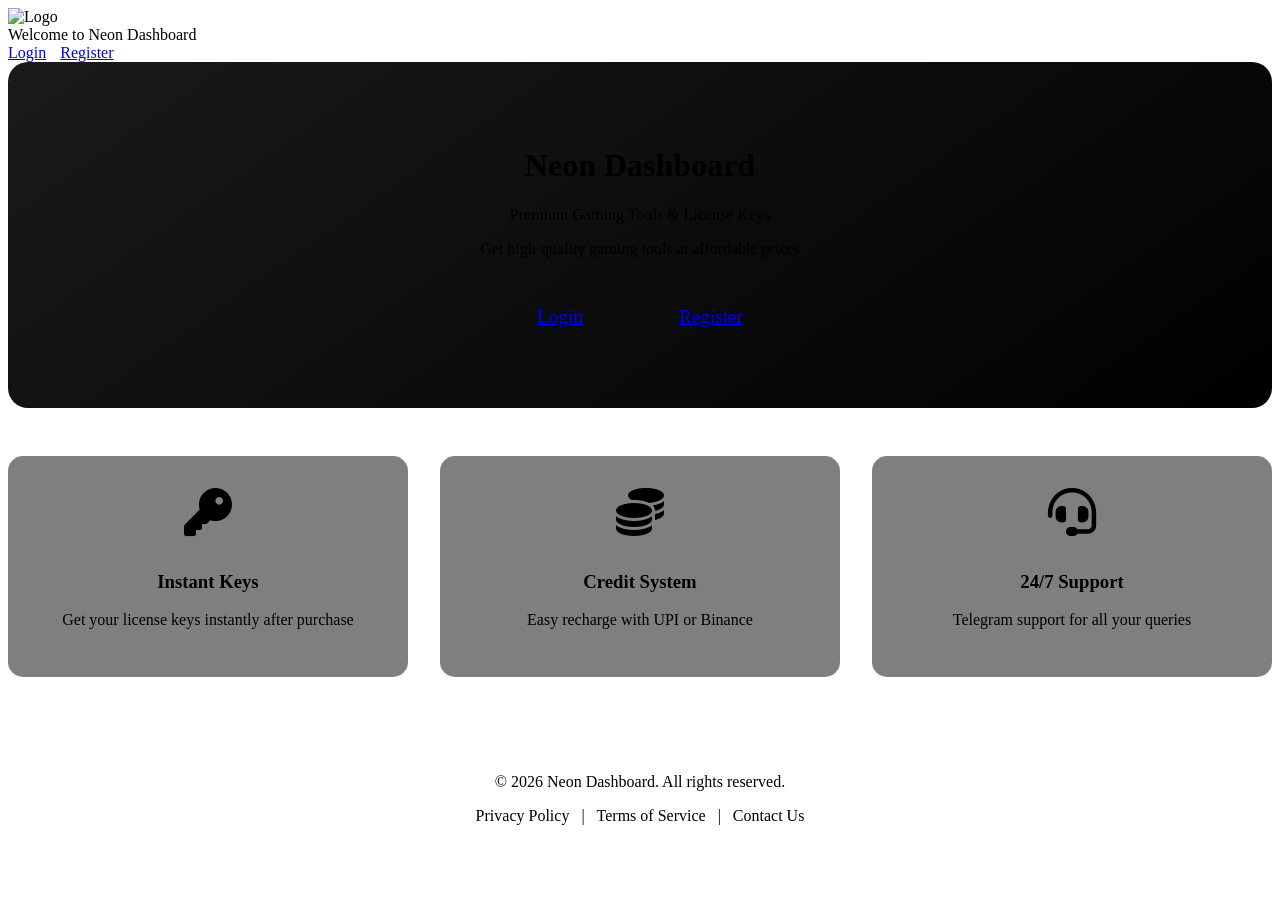
==== templates/index.html @ 6b28a616 "Create index.html" ====
<!DOCTYPE html>
<html lang="en">
<head>
    <meta charset="UTF-8">
    <meta name="viewport" content="width=device-width, initial-scale=1.0">
    <title>Neon Dashboard - Premium Gaming Tools</title>
    <link rel="stylesheet" href="{{ url_for('static', filename='style.css') }}">
    <link rel="stylesheet" href="https://cdnjs.cloudflare.com/ajax/libs/font-awesome/6.0.0/css/all.min.css">
    <style>
        .hero {
            text-align: center;
            padding: 4rem 2rem;
            background: linear-gradient(145deg, #1a1a1a, #000);
            border-radius: 20px;
            margin-bottom: 2rem;
        }
        .features {
            display: grid;
            grid-template-columns: repeat(auto-fit, minmax(250px, 1fr));
            gap: 2rem;
            margin: 3rem 0;
        }
        .feature-card {
            background: rgba(0,0,0,0.5);
            padding: 2rem;
            border-radius: 15px;
            text-align: center;
            border: 1px solid var(--accent-pink);
        }
        .feature-card i {
            font-size: 3rem;
            color: var(--accent-green);
            margin-bottom: 1rem;
        }
        .cta-buttons {
            display: flex;
            gap: 1rem;
            justify-content: center;
            margin-top: 2rem;
        }
        .btn-large {
            padding: 1rem 2.5rem;
            font-size: 1.2rem;
        }
        .footer {
            text-align: center;
            padding: 2rem;
            margin-top: 3rem;
            border-top: 1px solid var(--border-color);
        }
        .footer a {
            color: var(--accent-pink);
            text-decoration: none;
            margin: 0 0.5rem;
        }
    </style>
</head>
<body>
    <nav class="navbar">
        <div class="nav-container">
            <img src="https://i.ibb.co/1GBn25c5/VID-20260310-172522-610-ezgif-com-video-to-gif-converter.gif" alt="Logo" class="nav-logo">
            <div class="nav-user">Welcome to Neon Dashboard</div>
            <div>
                <a href="/login" class="btn-logout" style="margin-right: 10px;">Login</a>
                <a href="/register" class="btn-logout">Register</a>
            </div>
        </div>
    </nav>

    <div class="container">
        <div class="hero">
            <h1 class="neon-text">Neon Dashboard</h1>
            <p>Premium Gaming Tools & License Keys</p>
            <p>Get high-quality gaming tools at affordable prices</p>
            <div class="cta-buttons">
                <a href="/login" class="btn-primary btn-large">Login</a>
                <a href="/register" class="btn-secondary btn-large">Register</a>
            </div>
        </div>

        <div class="features">
            <div class="feature-card">
                <i class="fas fa-key"></i>
                <h3>Instant Keys</h3>
                <p>Get your license keys instantly after purchase</p>
            </div>
            <div class="feature-card">
                <i class="fas fa-coins"></i>
                <h3>Credit System</h3>
                <p>Easy recharge with UPI or Binance</p>
            </div>
            <div class="feature-card">
                <i class="fas fa-headset"></i>
                <h3>24/7 Support</h3>
                <p>Telegram support for all your queries</p>
            </div>
        </div>
    </div>

    <div class="footer">
        <p>&copy; 2026 Neon Dashboard. All rights reserved.</p>
        <a href="/privacy">Privacy Policy</a> |
        <a href="/terms">Terms of Service</a> |
        <a href="https://t.me/laadlii79">Contact Us</a>
    </div>
</body>
</html>
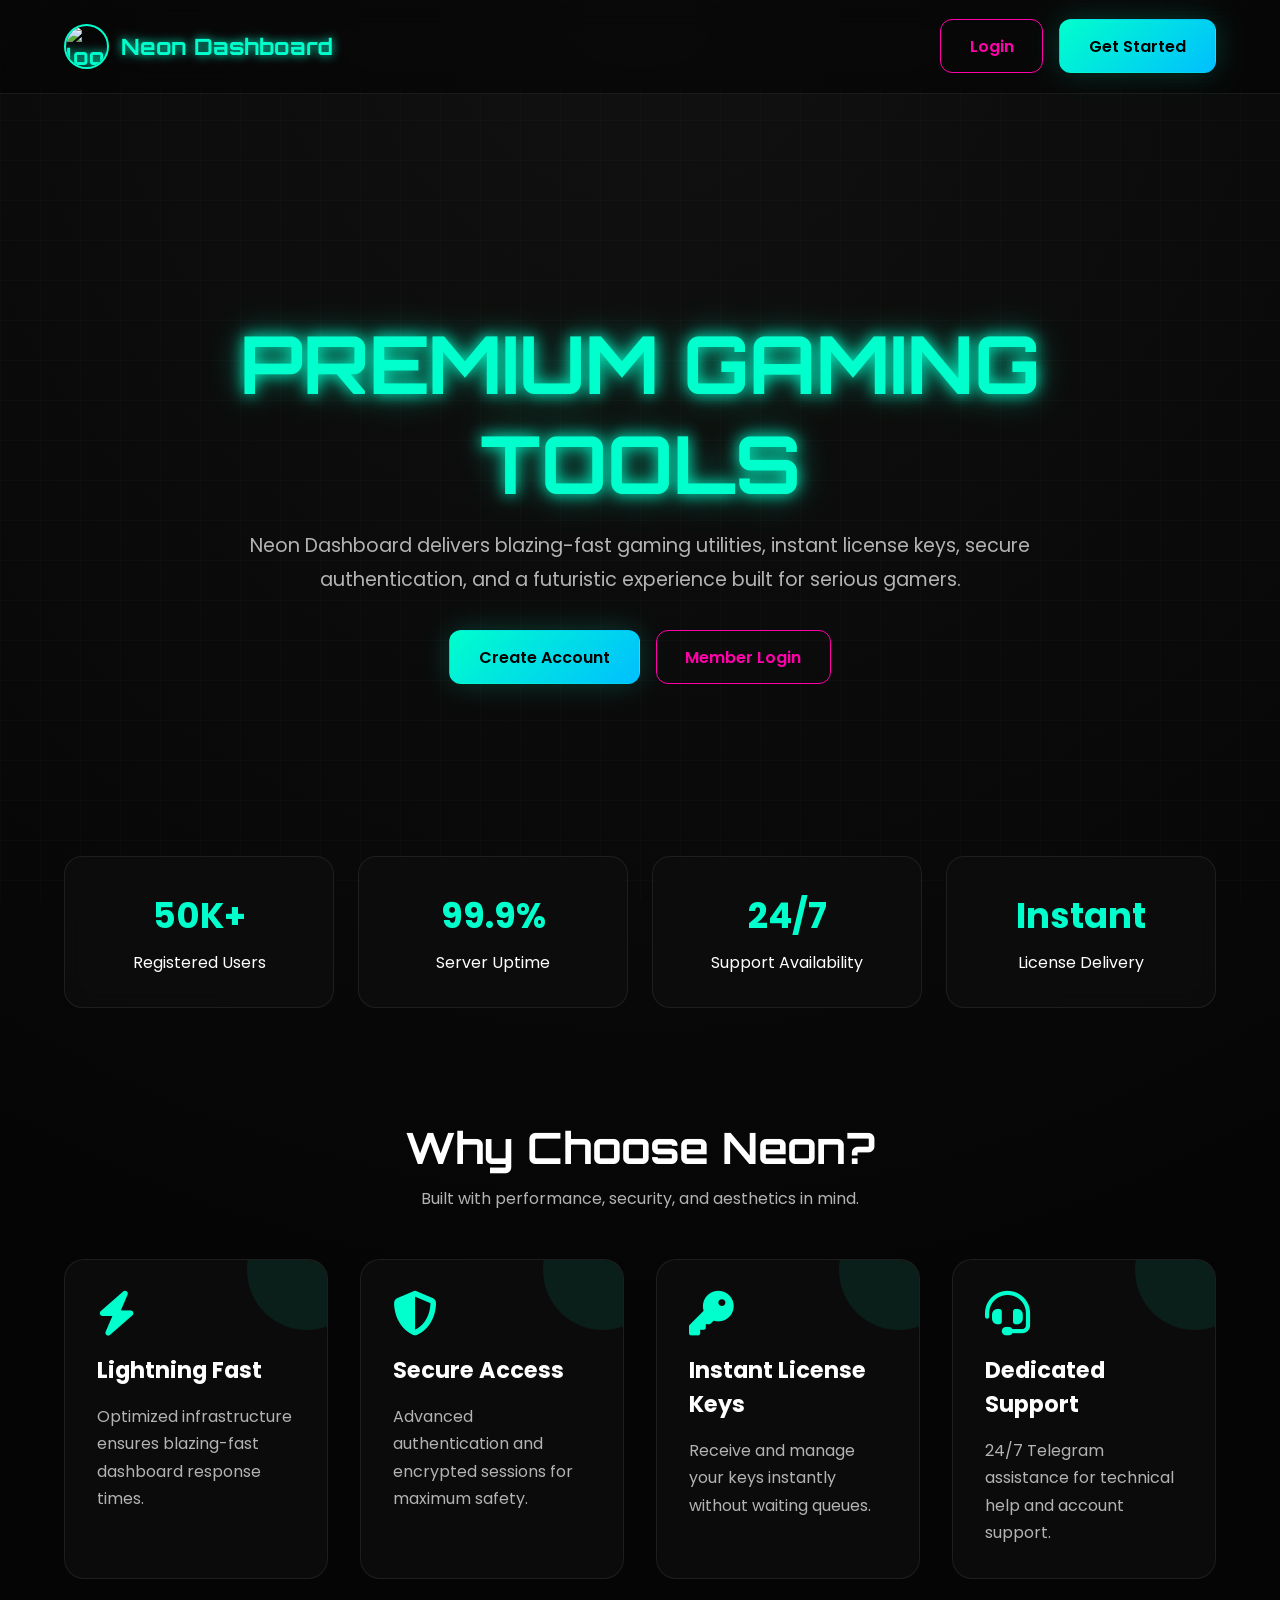
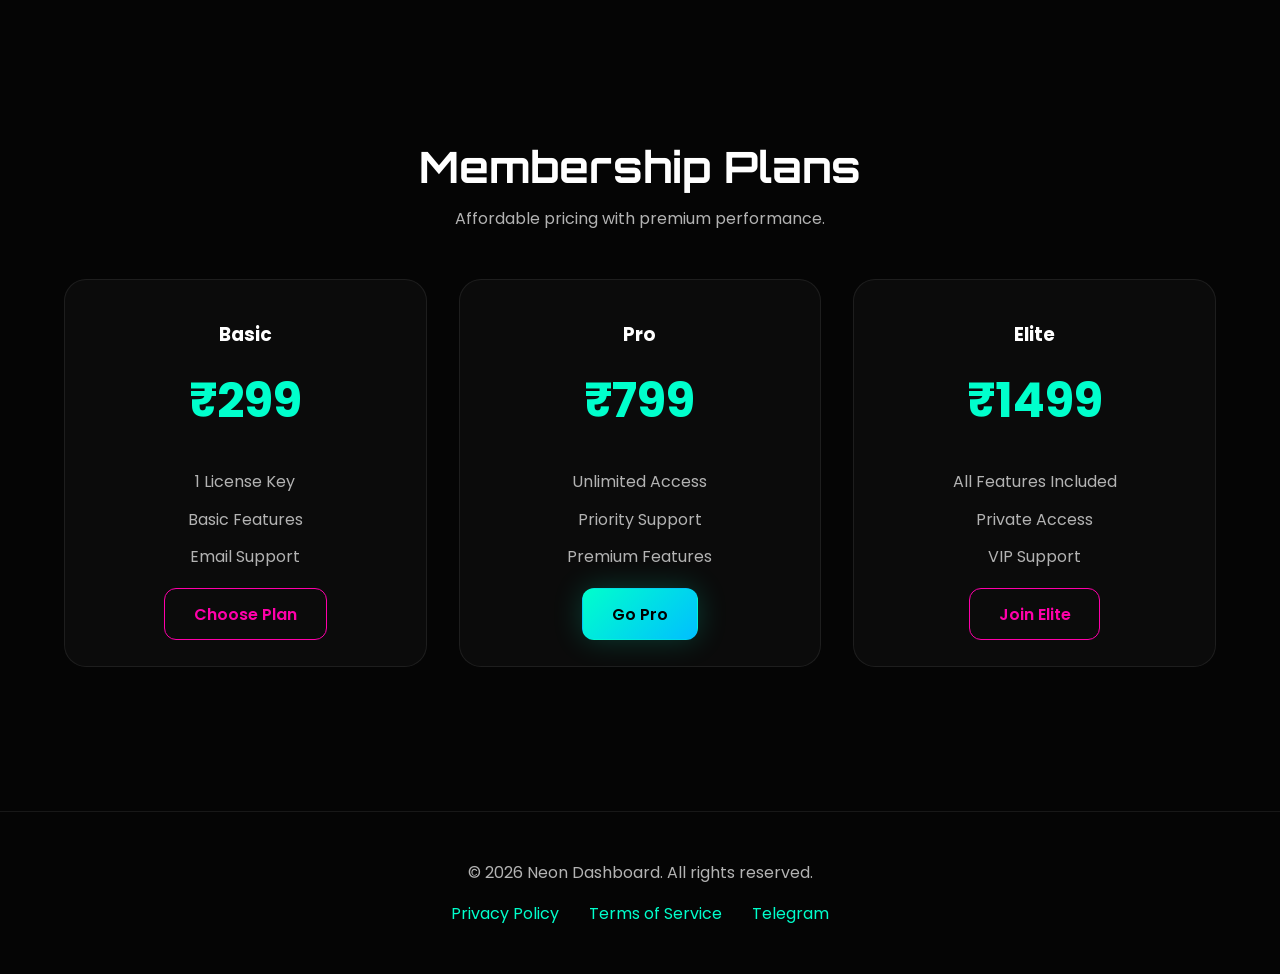
==== commit c0ab9fbc: "Update index.html" ====
--- a/templates/index.html
+++ b/templates/index.html
@@ -1,107 +1,486 @@
 <!DOCTYPE html>
 <html lang="en">
 <head>
-    <meta charset="UTF-8">
-    <meta name="viewport" content="width=device-width, initial-scale=1.0">
-    <title>Neon Dashboard - Premium Gaming Tools</title>
-    <link rel="stylesheet" href="{{ url_for('static', filename='style.css') }}">
-    <link rel="stylesheet" href="https://cdnjs.cloudflare.com/ajax/libs/font-awesome/6.0.0/css/all.min.css">
-    <style>
-        .hero {
-            text-align: center;
-            padding: 4rem 2rem;
-            background: linear-gradient(145deg, #1a1a1a, #000);
-            border-radius: 20px;
-            margin-bottom: 2rem;
-        }
-        .features {
-            display: grid;
-            grid-template-columns: repeat(auto-fit, minmax(250px, 1fr));
-            gap: 2rem;
-            margin: 3rem 0;
-        }
-        .feature-card {
-            background: rgba(0,0,0,0.5);
-            padding: 2rem;
-            border-radius: 15px;
-            text-align: center;
-            border: 1px solid var(--accent-pink);
-        }
-        .feature-card i {
-            font-size: 3rem;
-            color: var(--accent-green);
-            margin-bottom: 1rem;
-        }
-        .cta-buttons {
-            display: flex;
-            gap: 1rem;
-            justify-content: center;
-            margin-top: 2rem;
-        }
-        .btn-large {
-            padding: 1rem 2.5rem;
-            font-size: 1.2rem;
-        }
-        .footer {
-            text-align: center;
-            padding: 2rem;
-            margin-top: 3rem;
-            border-top: 1px solid var(--border-color);
-        }
-        .footer a {
-            color: var(--accent-pink);
-            text-decoration: none;
-            margin: 0 0.5rem;
-        }
-    </style>
+  <meta charset="UTF-8" />
+  <meta name="viewport" content="width=device-width, initial-scale=1.0" />
+  <title>Neon Dashboard Pro</title>
+  <link rel="preconnect" href="https://fonts.googleapis.com">
+  <link rel="preconnect" href="https://fonts.gstatic.com" crossorigin>
+  <link href="https://fonts.googleapis.com/css2?family=Orbitron:wght@400;600;700&family=Poppins:wght@300;400;500;600&display=swap" rel="stylesheet">
+  <link rel="stylesheet" href="https://cdnjs.cloudflare.com/ajax/libs/font-awesome/6.5.1/css/all.min.css">
+
+  <style>
+    * {
+      margin: 0;
+      padding: 0;
+      box-sizing: border-box;
+    }
+
+    :root {
+      --bg: #050505;
+      --card: rgba(15, 15, 15, 0.7);
+      --accent: #00ffcc;
+      --pink: #ff00aa;
+      --text: #ffffff;
+      --muted: #b3b3b3;
+      --border: rgba(255,255,255,0.08);
+      --shadow: 0 0 30px rgba(0,255,204,0.2);
+    }
+
+    body {
+      background: radial-gradient(circle at top, #111 0%, #050505 50%);
+      color: var(--text);
+      font-family: 'Poppins', sans-serif;
+      overflow-x: hidden;
+    }
+
+    body::before {
+      content: '';
+      position: fixed;
+      width: 100%;
+      height: 100%;
+      background-image:
+        linear-gradient(rgba(255,255,255,0.02) 1px, transparent 1px),
+        linear-gradient(90deg, rgba(255,255,255,0.02) 1px, transparent 1px);
+      background-size: 40px 40px;
+      z-index: -1;
+    }
+
+    .navbar {
+      width: 100%;
+      padding: 1.2rem 5%;
+      display: flex;
+      justify-content: space-between;
+      align-items: center;
+      position: sticky;
+      top: 0;
+      backdrop-filter: blur(14px);
+      background: rgba(0,0,0,0.45);
+      border-bottom: 1px solid var(--border);
+      z-index: 999;
+    }
+
+    .logo {
+      display: flex;
+      align-items: center;
+      gap: 12px;
+      font-size: 1.4rem;
+      font-weight: 700;
+      font-family: 'Orbitron', sans-serif;
+      color: var(--accent);
+      text-shadow: 0 0 10px var(--accent);
+    }
+
+    .logo img {
+      width: 45px;
+      height: 45px;
+      border-radius: 50%;
+      border: 2px solid var(--accent);
+      object-fit: cover;
+    }
+
+    .nav-links {
+      display: flex;
+      gap: 1rem;
+    }
+
+    .btn {
+      padding: 0.85rem 1.8rem;
+      border-radius: 12px;
+      text-decoration: none;
+      font-weight: 600;
+      transition: 0.3s ease;
+      border: 1px solid transparent;
+    }
+
+    .btn-primary {
+      background: linear-gradient(135deg, var(--accent), #00bfff);
+      color: #000;
+      box-shadow: var(--shadow);
+    }
+
+    .btn-primary:hover {
+      transform: translateY(-3px);
+      filter: brightness(1.1);
+    }
+
+    .btn-secondary {
+      border: 1px solid var(--pink);
+      color: var(--pink);
+      background: transparent;
+    }
+
+    .btn-secondary:hover {
+      background: var(--pink);
+      color: #fff;
+      box-shadow: 0 0 25px rgba(255,0,170,0.35);
+    }
+
+    .hero {
+      min-height: 90vh;
+      display: flex;
+      align-items: center;
+      justify-content: center;
+      text-align: center;
+      padding: 4rem 5%;
+      position: relative;
+    }
+
+    .hero-content {
+      max-width: 900px;
+      animation: fadeIn 1.2s ease;
+    }
+
+    .hero h1 {
+      font-size: 5rem;
+      font-family: 'Orbitron', sans-serif;
+      color: var(--accent);
+      text-shadow:
+        0 0 15px var(--accent),
+        0 0 35px rgba(0,255,204,0.5);
+      margin-bottom: 1rem;
+    }
+
+    .hero p {
+      color: var(--muted);
+      font-size: 1.2rem;
+      line-height: 1.8;
+      margin-bottom: 1.5rem;
+    }
+
+    .hero-buttons {
+      display: flex;
+      justify-content: center;
+      gap: 1rem;
+      flex-wrap: wrap;
+      margin-top: 2rem;
+    }
+
+    .stats {
+      display: grid;
+      grid-template-columns: repeat(auto-fit, minmax(220px, 1fr));
+      gap: 1.5rem;
+      padding: 2rem 5%;
+      margin-top: -80px;
+    }
+
+    .stat-card {
+      background: var(--card);
+      border: 1px solid var(--border);
+      padding: 2rem;
+      border-radius: 18px;
+      text-align: center;
+      backdrop-filter: blur(10px);
+      transition: 0.3s ease;
+    }
+
+    .stat-card:hover {
+      transform: translateY(-6px);
+      border-color: var(--accent);
+      box-shadow: var(--shadow);
+    }
+
+    .stat-card h2 {
+      color: var(--accent);
+      font-size: 2.2rem;
+      margin-bottom: 0.5rem;
+    }
+
+    .features {
+      padding: 5rem 5%;
+    }
+
+    .section-title {
+      text-align: center;
+      margin-bottom: 3rem;
+    }
+
+    .section-title h2 {
+      font-size: 2.7rem;
+      font-family: 'Orbitron', sans-serif;
+      color: var(--text);
+    }
+
+    .section-title p {
+      color: var(--muted);
+      margin-top: 0.8rem;
+    }
+
+    .feature-grid {
+      display: grid;
+      grid-template-columns: repeat(auto-fit, minmax(260px, 1fr));
+      gap: 2rem;
+    }
+
+    .feature-card {
+      background: var(--card);
+      border: 1px solid var(--border);
+      padding: 2rem;
+      border-radius: 20px;
+      transition: 0.3s ease;
+      position: relative;
+      overflow: hidden;
+    }
+
+    .feature-card::before {
+      content: '';
+      position: absolute;
+      width: 120px;
+      height: 120px;
+      background: rgba(0,255,204,0.08);
+      border-radius: 50%;
+      top: -50px;
+      right: -40px;
+    }
+
+    .feature-card:hover {
+      transform: translateY(-8px);
+      border-color: var(--accent);
+      box-shadow: var(--shadow);
+    }
+
+    .feature-card i {
+      font-size: 2.8rem;
+      color: var(--accent);
+      margin-bottom: 1rem;
+    }
+
+    .feature-card h3 {
+      margin-bottom: 1rem;
+      font-size: 1.4rem;
+    }
+
+    .feature-card p {
+      color: var(--muted);
+      line-height: 1.7;
+    }
+
+    .pricing {
+      padding: 5rem 5%;
+    }
+
+    .pricing-grid {
+      display: grid;
+      grid-template-columns: repeat(auto-fit, minmax(300px, 1fr));
+      gap: 2rem;
+    }
+
+    .price-card {
+      background: var(--card);
+      border-radius: 22px;
+      padding: 2.5rem;
+      border: 1px solid var(--border);
+      text-align: center;
+      transition: 0.3s ease;
+    }
+
+    .price-card:hover {
+      transform: scale(1.03);
+      border-color: var(--pink);
+      box-shadow: 0 0 30px rgba(255,0,170,0.25);
+    }
+
+    .price {
+      font-size: 3rem;
+      margin: 1rem 0;
+      color: var(--accent);
+      font-weight: bold;
+    }
+
+    .price-card ul {
+      list-style: none;
+      margin: 2rem 0;
+    }
+
+    .price-card li {
+      margin: 0.8rem 0;
+      color: var(--muted);
+    }
+
+    .footer {
+      text-align: center;
+      padding: 3rem 5%;
+      border-top: 1px solid var(--border);
+      margin-top: 4rem;
+    }
+
+    .footer p {
+      color: var(--muted);
+      margin-bottom: 1rem;
+    }
+
+    .footer a {
+      color: var(--accent);
+      text-decoration: none;
+      margin: 0 0.8rem;
+    }
+
+    .footer a:hover {
+      color: var(--pink);
+    }
+
+    @keyframes fadeIn {
+      from {
+        opacity: 0;
+        transform: translateY(30px);
+      }
+      to {
+        opacity: 1;
+        transform: translateY(0);
+      }
+    }
+
+    @media(max-width: 768px) {
+      .hero h1 {
+        font-size: 3rem;
+      }
+
+      .hero-buttons {
+        flex-direction: column;
+      }
+
+      .navbar {
+        flex-direction: column;
+        gap: 1rem;
+      }
+    }
+  </style>
 </head>
 <body>
-    <nav class="navbar">
-        <div class="nav-container">
-            <img src="https://i.ibb.co/1GBn25c5/VID-20260310-172522-610-ezgif-com-video-to-gif-converter.gif" alt="Logo" class="nav-logo">
-            <div class="nav-user">Welcome to Neon Dashboard</div>
-            <div>
-                <a href="/login" class="btn-logout" style="margin-right: 10px;">Login</a>
-                <a href="/register" class="btn-logout">Register</a>
-            </div>
-        </div>
-    </nav>
-
-    <div class="container">
-        <div class="hero">
-            <h1 class="neon-text">Neon Dashboard</h1>
-            <p>Premium Gaming Tools & License Keys</p>
-            <p>Get high-quality gaming tools at affordable prices</p>
-            <div class="cta-buttons">
-                <a href="/login" class="btn-primary btn-large">Login</a>
-                <a href="/register" class="btn-secondary btn-large">Register</a>
-            </div>
-        </div>
-
-        <div class="features">
-            <div class="feature-card">
-                <i class="fas fa-key"></i>
-                <h3>Instant Keys</h3>
-                <p>Get your license keys instantly after purchase</p>
-            </div>
-            <div class="feature-card">
-                <i class="fas fa-coins"></i>
-                <h3>Credit System</h3>
-                <p>Easy recharge with UPI or Binance</p>
-            </div>
-            <div class="feature-card">
-                <i class="fas fa-headset"></i>
-                <h3>24/7 Support</h3>
-                <p>Telegram support for all your queries</p>
-            </div>
-        </div>
-    </div>
-
-    <div class="footer">
-        <p>&copy; 2026 Neon Dashboard. All rights reserved.</p>
-        <a href="/privacy">Privacy Policy</a> |
-        <a href="/terms">Terms of Service</a> |
-        <a href="https://t.me/laadlii79">Contact Us</a>
-    </div>
+
+  <nav class="navbar">
+    <div class="logo">
+      <img src="https://i.ibb.co/1GBn25c5/VID-20260310-172522-610-ezgif-com-video-to-gif-converter.gif" alt="logo">
+      Neon Dashboard
+    </div>
+
+    <div class="nav-links">
+      <a href="/login" class="btn btn-secondary">Login</a>
+      <a href="/register" class="btn btn-primary">Get Started</a>
+    </div>
+  </nav>
+
+  <section class="hero">
+    <div class="hero-content">
+      <h1>PREMIUM GAMING TOOLS</h1>
+      <p>
+        Neon Dashboard delivers blazing-fast gaming utilities, instant license keys,
+        secure authentication, and a futuristic experience built for serious gamers.
+      </p>
+
+      <div class="hero-buttons">
+        <a href="/register" class="btn btn-primary">Create Account</a>
+        <a href="/login" class="btn btn-secondary">Member Login</a>
+      </div>
+    </div>
+  </section>
+
+  <section class="stats">
+    <div class="stat-card">
+      <h2>50K+</h2>
+      <p>Registered Users</p>
+    </div>
+
+    <div class="stat-card">
+      <h2>99.9%</h2>
+      <p>Server Uptime</p>
+    </div>
+
+    <div class="stat-card">
+      <h2>24/7</h2>
+      <p>Support Availability</p>
+    </div>
+
+    <div class="stat-card">
+      <h2>Instant</h2>
+      <p>License Delivery</p>
+    </div>
+  </section>
+
+  <section class="features">
+    <div class="section-title">
+      <h2>Why Choose Neon?</h2>
+      <p>Built with performance, security, and aesthetics in mind.</p>
+    </div>
+
+    <div class="feature-grid">
+      <div class="feature-card">
+        <i class="fas fa-bolt"></i>
+        <h3>Lightning Fast</h3>
+        <p>Optimized infrastructure ensures blazing-fast dashboard response times.</p>
+      </div>
+
+      <div class="feature-card">
+        <i class="fas fa-shield-halved"></i>
+        <h3>Secure Access</h3>
+        <p>Advanced authentication and encrypted sessions for maximum safety.</p>
+      </div>
+
+      <div class="feature-card">
+        <i class="fas fa-key"></i>
+        <h3>Instant License Keys</h3>
+        <p>Receive and manage your keys instantly without waiting queues.</p>
+      </div>
+
+      <div class="feature-card">
+        <i class="fas fa-headset"></i>
+        <h3>Dedicated Support</h3>
+        <p>24/7 Telegram assistance for technical help and account support.</p>
+      </div>
+    </div>
+  </section>
+
+  <section class="pricing">
+    <div class="section-title">
+      <h2>Membership Plans</h2>
+      <p>Affordable pricing with premium performance.</p>
+    </div>
+
+    <div class="pricing-grid">
+      <div class="price-card">
+        <h3>Basic</h3>
+        <div class="price">₹299</div>
+        <ul>
+          <li>1 License Key</li>
+          <li>Basic Features</li>
+          <li>Email Support</li>
+        </ul>
+        <a href="#" class="btn btn-secondary">Choose Plan</a>
+      </div>
+
+      <div class="price-card">
+        <h3>Pro</h3>
+        <div class="price">₹799</div>
+        <ul>
+          <li>Unlimited Access</li>
+          <li>Priority Support</li>
+          <li>Premium Features</li>
+        </ul>
+        <a href="#" class="btn btn-primary">Go Pro</a>
+      </div>
+
+      <div class="price-card">
+        <h3>Elite</h3>
+        <div class="price">₹1499</div>
+        <ul>
+          <li>All Features Included</li>
+          <li>Private Access</li>
+          <li>VIP Support</li>
+        </ul>
+        <a href="#" class="btn btn-secondary">Join Elite</a>
+      </div>
+    </div>
+  </section>
+
+  <footer class="footer">
+    <p>© 2026 Neon Dashboard. All rights reserved.</p>
+
+    <div>
+      <a href="/privacy">Privacy Policy</a>
+      <a href="/terms">Terms of Service</a>
+      <a href="https://t.me/laadlii79">Telegram</a>
+    </div>
+  </footer>
+
 </body>
 </html>
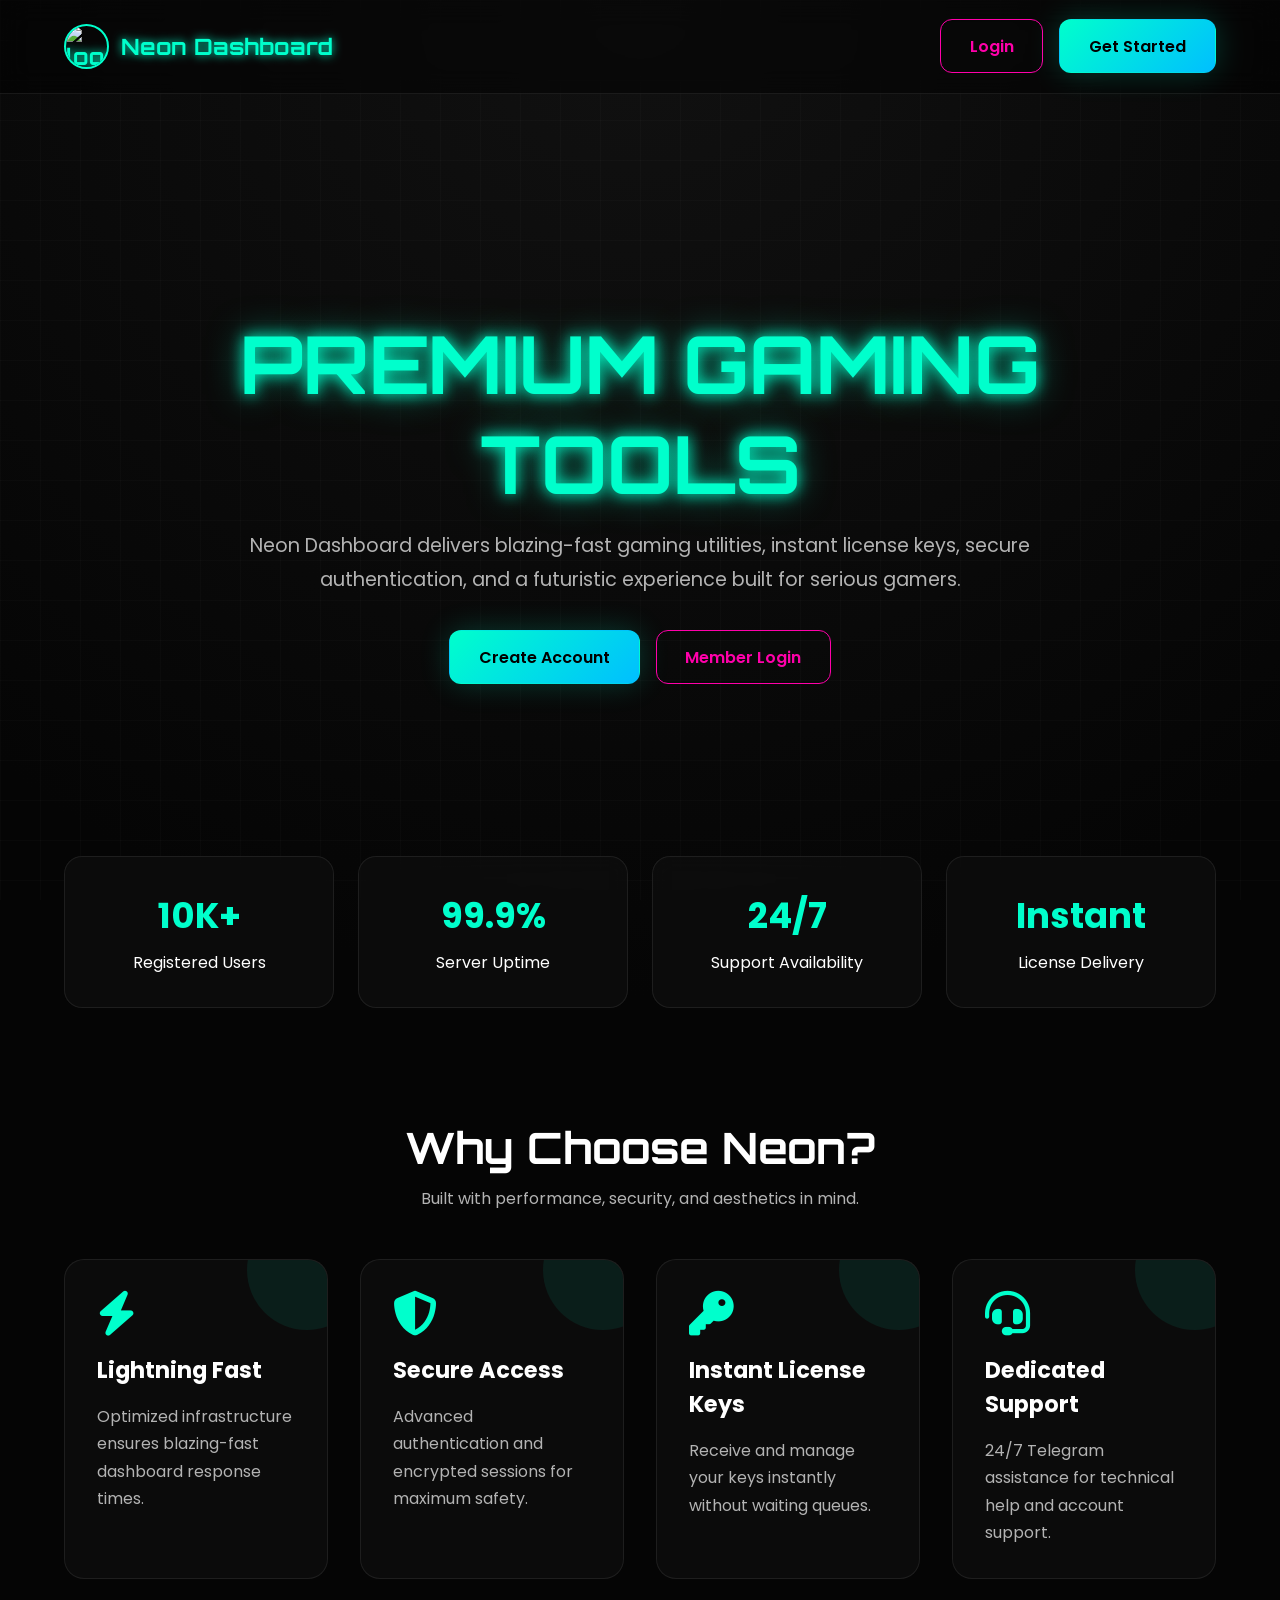
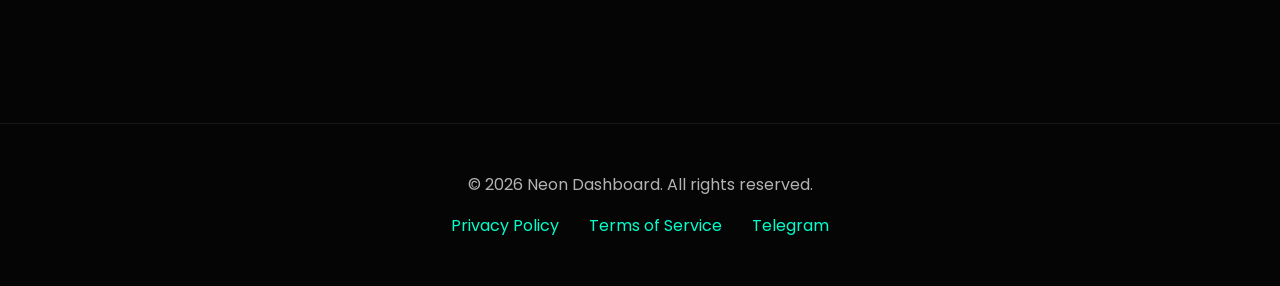
==== commit 6eae8354: "Update index.html" ====
--- a/templates/index.html
+++ b/templates/index.html
@@ -2,13 +2,12 @@
 <html lang="en">
 <head>
   <meta charset="UTF-8" />
-  <meta name="viewport" content="width=device-width, initial-scale=1.0" />
+  <meta name="viewport" content="width=device-width, initial-scale=1.0, maximum-scale=1.0, user-scalable=yes" />
   <title>Neon Dashboard Pro</title>
-  <link rel="preconnect" href="https://fonts.googleapis.com">
-  <link rel="preconnect" href="https://fonts.gstatic.com" crossorigin>
-  <link href="https://fonts.googleapis.com/css2?family=Orbitron:wght@400;600;700&family=Poppins:wght@300;400;500;600&display=swap" rel="stylesheet">
-  <link rel="stylesheet" href="https://cdnjs.cloudflare.com/ajax/libs/font-awesome/6.5.1/css/all.min.css">
-
+  <link rel="preconnect" href="https://fonts.googleapis.com" />
+  <link rel="preconnect" href="https://fonts.gstatic.com" crossorigin />
+  <link href="https://fonts.googleapis.com/css2?family=Orbitron:wght@400;600;700&family=Poppins:wght@300;400;500;600&display=swap" rel="stylesheet" />
+  <link rel="stylesheet" href="https://cdnjs.cloudflare.com/ajax/libs/font-awesome/6.5.1/css/all.min.css" />
   <style>
     * {
       margin: 0;
@@ -23,8 +22,8 @@
       --pink: #ff00aa;
       --text: #ffffff;
       --muted: #b3b3b3;
-      --border: rgba(255,255,255,0.08);
-      --shadow: 0 0 30px rgba(0,255,204,0.2);
+      --border: rgba(255, 255, 255, 0.08);
+      --shadow: 0 0 30px rgba(0, 255, 204, 0.2);
     }
 
     body {
@@ -40,8 +39,8 @@
       width: 100%;
       height: 100%;
       background-image:
-        linear-gradient(rgba(255,255,255,0.02) 1px, transparent 1px),
-        linear-gradient(90deg, rgba(255,255,255,0.02) 1px, transparent 1px);
+        linear-gradient(rgba(255, 255, 255, 0.02) 1px, transparent 1px),
+        linear-gradient(90deg, rgba(255, 255, 255, 0.02) 1px, transparent 1px);
       background-size: 40px 40px;
       z-index: -1;
     }
@@ -55,7 +54,7 @@
       position: sticky;
       top: 0;
       backdrop-filter: blur(14px);
-      background: rgba(0,0,0,0.45);
+      background: rgba(0, 0, 0, 0.45);
       border-bottom: 1px solid var(--border);
       z-index: 999;
     }
@@ -113,7 +112,7 @@
     .btn-secondary:hover {
       background: var(--pink);
       color: #fff;
-      box-shadow: 0 0 25px rgba(255,0,170,0.35);
+      box-shadow: 0 0 25px rgba(255, 0, 170, 0.35);
     }
 
     .hero {
@@ -137,7 +136,7 @@
       color: var(--accent);
       text-shadow:
         0 0 15px var(--accent),
-        0 0 35px rgba(0,255,204,0.5);
+        0 0 35px rgba(0, 255, 204, 0.5);
       margin-bottom: 1rem;
     }
 
@@ -227,7 +226,7 @@
       position: absolute;
       width: 120px;
       height: 120px;
-      background: rgba(0,255,204,0.08);
+      background: rgba(0, 255, 204, 0.08);
       border-radius: 50%;
       top: -50px;
       right: -40px;
@@ -255,47 +254,7 @@
       line-height: 1.7;
     }
 
-    .pricing {
-      padding: 5rem 5%;
-    }
-
-    .pricing-grid {
-      display: grid;
-      grid-template-columns: repeat(auto-fit, minmax(300px, 1fr));
-      gap: 2rem;
-    }
-
-    .price-card {
-      background: var(--card);
-      border-radius: 22px;
-      padding: 2.5rem;
-      border: 1px solid var(--border);
-      text-align: center;
-      transition: 0.3s ease;
-    }
-
-    .price-card:hover {
-      transform: scale(1.03);
-      border-color: var(--pink);
-      box-shadow: 0 0 30px rgba(255,0,170,0.25);
-    }
-
-    .price {
-      font-size: 3rem;
-      margin: 1rem 0;
-      color: var(--accent);
-      font-weight: bold;
-    }
-
-    .price-card ul {
-      list-style: none;
-      margin: 2rem 0;
-    }
-
-    .price-card li {
-      margin: 0.8rem 0;
-      color: var(--muted);
-    }
+    /* Pricing section completely removed as requested */
 
     .footer {
       text-align: center;
@@ -350,7 +309,7 @@
 
   <nav class="navbar">
     <div class="logo">
-      <img src="https://i.ibb.co/1GBn25c5/VID-20260310-172522-610-ezgif-com-video-to-gif-converter.gif" alt="logo">
+      <img src="https://i.ibb.co/1GBn25c5/VID-20260310-172522-610-ezgif-com-video-to-gif-converter.gif" alt="logo" />
       Neon Dashboard
     </div>
 
@@ -377,7 +336,8 @@
 
   <section class="stats">
     <div class="stat-card">
-      <h2>50K+</h2>
+      <!-- Updated to 10K+ as requested -->
+      <h2>10K+</h2>
       <p>Registered Users</p>
     </div>
 
@@ -430,47 +390,7 @@
     </div>
   </section>
 
-  <section class="pricing">
-    <div class="section-title">
-      <h2>Membership Plans</h2>
-      <p>Affordable pricing with premium performance.</p>
-    </div>
-
-    <div class="pricing-grid">
-      <div class="price-card">
-        <h3>Basic</h3>
-        <div class="price">₹299</div>
-        <ul>
-          <li>1 License Key</li>
-          <li>Basic Features</li>
-          <li>Email Support</li>
-        </ul>
-        <a href="#" class="btn btn-secondary">Choose Plan</a>
-      </div>
-
-      <div class="price-card">
-        <h3>Pro</h3>
-        <div class="price">₹799</div>
-        <ul>
-          <li>Unlimited Access</li>
-          <li>Priority Support</li>
-          <li>Premium Features</li>
-        </ul>
-        <a href="#" class="btn btn-primary">Go Pro</a>
-      </div>
-
-      <div class="price-card">
-        <h3>Elite</h3>
-        <div class="price">₹1499</div>
-        <ul>
-          <li>All Features Included</li>
-          <li>Private Access</li>
-          <li>VIP Support</li>
-        </ul>
-        <a href="#" class="btn btn-secondary">Join Elite</a>
-      </div>
-    </div>
-  </section>
+  <!-- Membership Plans section has been completely removed from here -->
 
   <footer class="footer">
     <p>© 2026 Neon Dashboard. All rights reserved.</p>
@@ -478,7 +398,7 @@
     <div>
       <a href="/privacy">Privacy Policy</a>
       <a href="/terms">Terms of Service</a>
-      <a href="https://t.me/laadlii79">Telegram</a>
+      <a href="https://t.me/laadli79">Telegram</a>
     </div>
   </footer>
 
